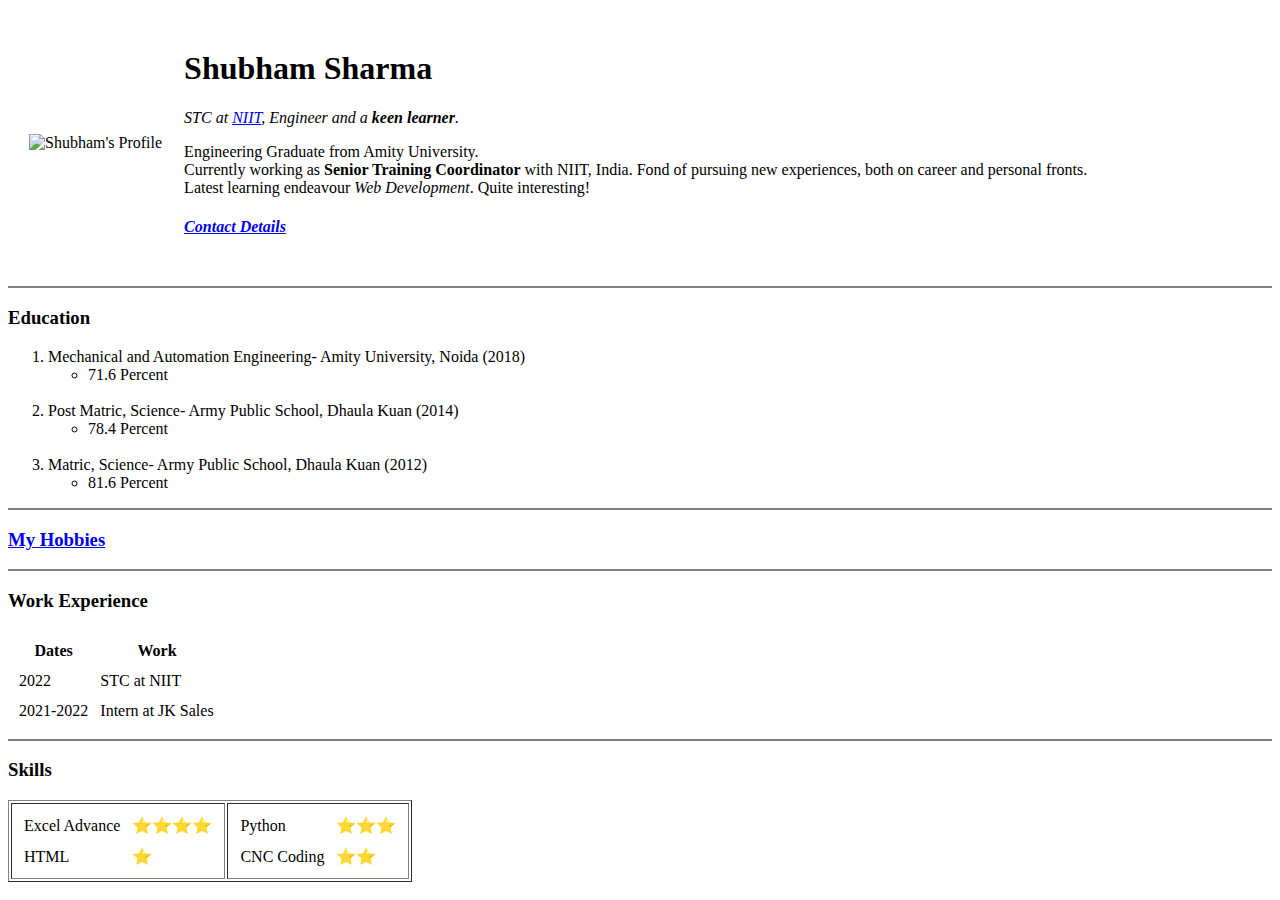
==== index.html @ bfed6c08 "Add CV website files" ====
<!DOCTYPE html>
<html lang="" dir="ltr">

<head>
  <meta charset="utf-8">
  <title>😄 Shubham's Personal site</title>
</head>

<body>
  <table cellspacing= "20">
    <tr>
      <td>
        <img src="images/Shubham.jpg" alt="Shubham's Profile">
      </td>
      <td>
         <h1>Shubham Sharma</h1>
        <p><em>STC at <a href="https://www.niit.com/india/"> NIIT</a>, Engineer and a <strong>keen learner</strong>.</em></p>

        <p>Engineering Graduate from Amity University.<br> Currently working as
          <strong>Senior Training Coordinator</strong> with NIIT, India.
          Fond of pursuing new experiences, both on career and personal fronts.
          <br>Latest learning endeavour <em>Web Development</em>. Quite interesting!
          <h4><em><a href="Contacts.html">Contact Details</a></em></h4>
        </p>
      </td>
    </tr>
  </table>


<hr size= "2" noshade>
<h3>Education</h3>

<p>
    <ol>
      <li>Mechanical and Automation Engineering- Amity University, Noida (2018) </li>
        <ul>
          <li>71.6 Percent</li>
        </ul><br>
      <li>Post Matric, Science- Army Public School, Dhaula Kuan (2014) </li>
        <ul>
          <li>78.4 Percent</li>
        </ul><br>
      <li>Matric, Science- Army Public School, Dhaula Kuan (2012)</li>
        <ul>
          <li>81.6 Percent</li>
        </ul>
    </ol>

<hr size="2" noshade>
<h3> <a href="Myhobbies.html"> My Hobbies</a></h3>


<hr size= "2" noshade>
<h3>Work Experience</h3>
<table cellspacing="10">
  <thead>
    <tr>
      <th>Dates</th>
      <th>Work</th>
    </tr>
  </thead>
  <tbody>
    <tr>
      <td>2022</td>
      <td>STC at NIIT</td>
    </tr>
    <tr>
      <td>2021-2022</td>
      <td>Intern at JK Sales</td>
    </tr>
  </tbody>
</table>

<hr size="2" noshade>
<h3>Skills</h3>
<table  border="1">
  <tr>
    <td><table  cellspacing="10">
      <tr>
        <td>Excel Advance</td>
        <td>⭐⭐⭐⭐</td>
      </tr>
      <tr>
        <td>HTML</td>
        <td>⭐</td>
      </tr></table>
    <td><table  cellspacing="10">
      <tr>
        <td>Python</td>
        <td>⭐⭐⭐</td>
      </tr>
      <tr>
        <td>CNC Coding</td>
        <td>⭐⭐</td>
      </tr>
    </table></td>

</table>

</body>

</html>
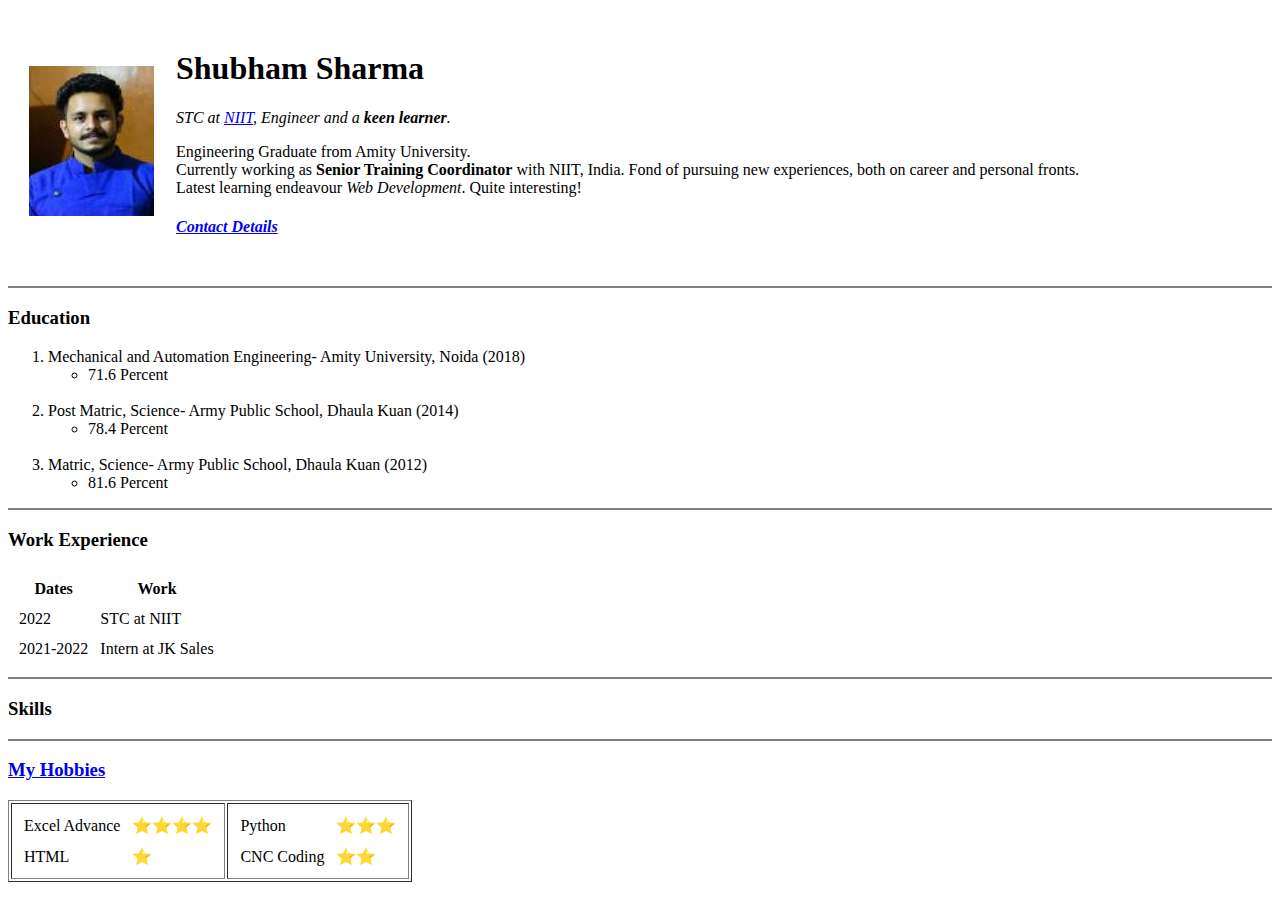
==== commit 0f5dc004: "Update index.html" ====
--- a/index.html
+++ b/index.html
@@ -10,7 +10,7 @@
   <table cellspacing= "20">
     <tr>
       <td>
-        <img src="images/Shubham.jpg" alt="Shubham's Profile">
+        <img src="Shubham.jpg" alt="Shubham's Profile">
       </td>
       <td>
          <h1>Shubham Sharma</h1>
@@ -45,10 +45,6 @@
           <li>81.6 Percent</li>
         </ul>
     </ol>
-
-<hr size="2" noshade>
-<h3> <a href="Myhobbies.html"> My Hobbies</a></h3>
-
 
 <hr size= "2" noshade>
 <h3>Work Experience</h3>
@@ -94,6 +90,9 @@
         <td>⭐⭐</td>
       </tr>
     </table></td>
+ 
+<hr size="2" noshade>
+<h3> <a href="Myhobbies.html"> My Hobbies</a></h3>
 
 </table>
 
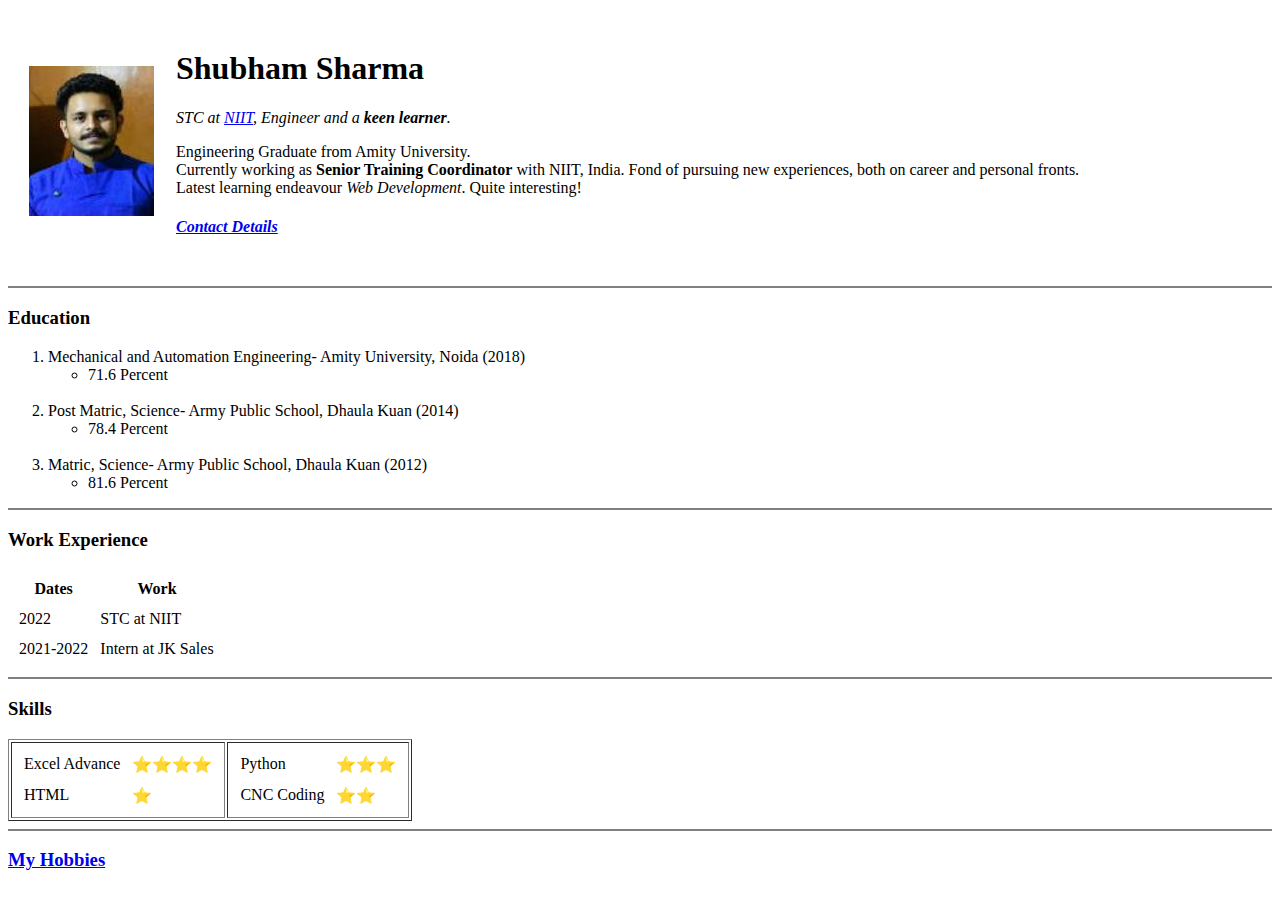
==== commit 2d657fe3: "Moved Myhobbies" ====
--- a/index.html
+++ b/index.html
@@ -90,11 +90,9 @@
         <td>⭐⭐</td>
       </tr>
     </table></td>
- 
+</table>
 <hr size="2" noshade>
 <h3> <a href="Myhobbies.html"> My Hobbies</a></h3>
-
-</table>
 
 </body>
 
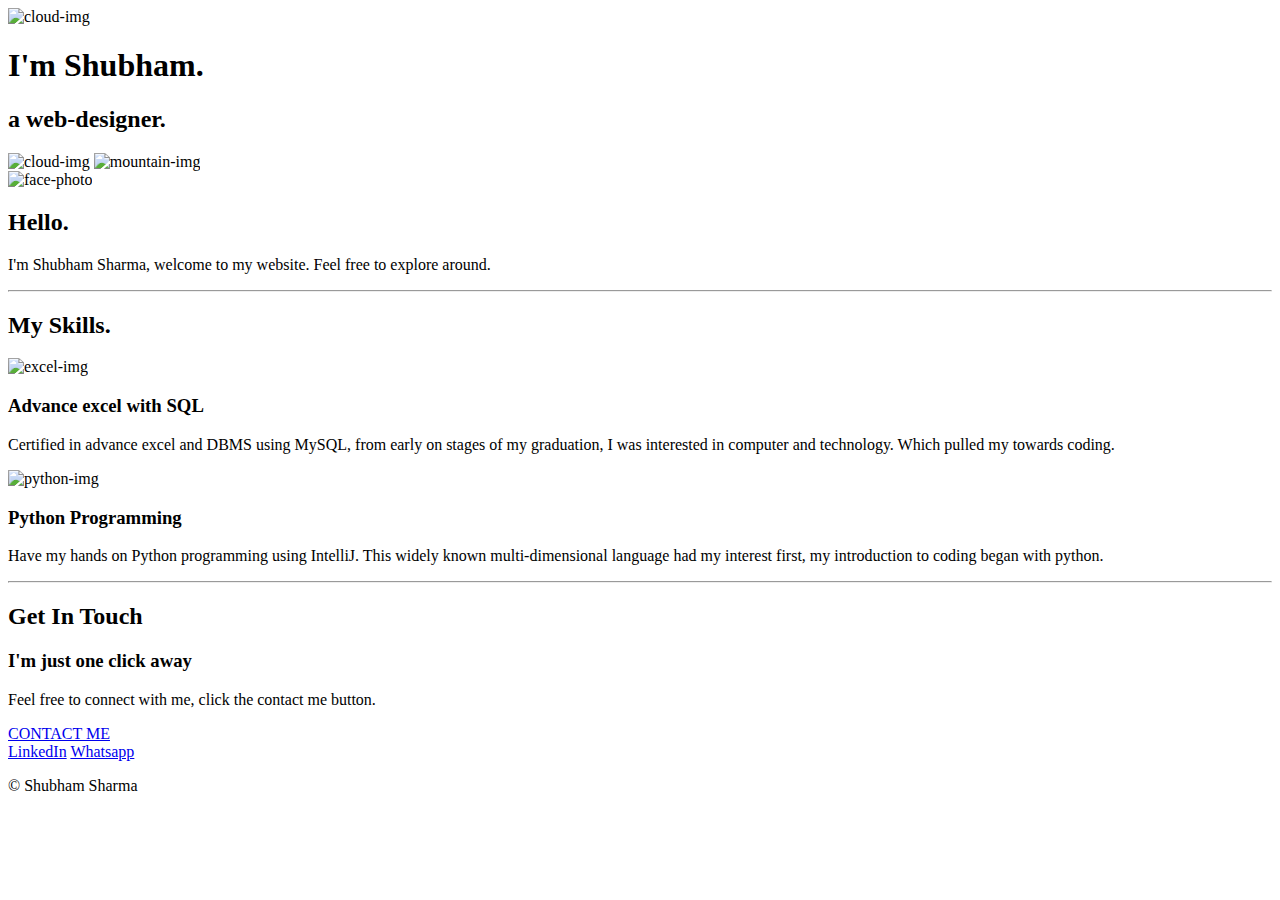
==== commit a6d4d499: "style site" ====
--- a/index.html
+++ b/index.html
@@ -1,99 +1,59 @@
 <!DOCTYPE html>
-<html lang="" dir="ltr">
-
-<head>
-  <meta charset="utf-8">
-  <title>😄 Shubham's Personal site</title>
-</head>
-
-<body>
-  <table cellspacing= "20">
-    <tr>
-      <td>
-        <img src="Shubham.jpg" alt="Shubham's Profile">
-      </td>
-      <td>
-         <h1>Shubham Sharma</h1>
-        <p><em>STC at <a href="https://www.niit.com/india/"> NIIT</a>, Engineer and a <strong>keen learner</strong>.</em></p>
-
-        <p>Engineering Graduate from Amity University.<br> Currently working as
-          <strong>Senior Training Coordinator</strong> with NIIT, India.
-          Fond of pursuing new experiences, both on career and personal fronts.
-          <br>Latest learning endeavour <em>Web Development</em>. Quite interesting!
-          <h4><em><a href="Contacts.html">Contact Details</a></em></h4>
-        </p>
-      </td>
-    </tr>
-  </table>
+<html lang="en" dir="ltr">
+  <head>
+    <meta charset="utf-8">
+    <title>Shubham Sharma</title>
+    <link rel="stylesheet" href="css/styles.css">
+    <link rel="icon" href="favicon.ico">
+    <link rel="preconnect" href="https://fonts.googleapis.com">
+<link rel="preconnect" href="https://fonts.gstatic.com" crossorigin>
+<link href="https://fonts.googleapis.com/css2?family=Merriweather&family=Montserrat&family=Sacramento&display=swap" rel="stylesheet">
+  </head>
+  <body>
+    <div class="top-container">
+      <img class= "top-cloud" src="images/cloud.png" alt="cloud-img">
+      <h1>I'm Shubham.</h1>
+      <h2>a <span class="web">web</span>-designer.</h2>
+      <img class="bottom-cloud" src="images/cloud.png" alt="cloud-img">
+      <img src="images/mountain.png" alt="mountain-img">
+    </div>
+    <div class="middle-container">
+      <div class="profile">
+        <img class="face" src="images/face.jpg" alt="face-photo">
+        <h2>Hello.</h2>
+        <p class= "intro" >I'm Shubham Sharma, welcome to my website. Feel free to explore around.</p>
+      </div>
+      <hr>
+      <div class="skills">
+        <h2>My Skills.</h2>
+        <div class="skill-row">
+          <img class="excel" src="images/typing.webp" alt="excel-img">
+          <h3>Advance excel with SQL</h3>
+          <p>Certified in advance excel and DBMS using MySQL, from early on stages of my graduation, I was interested in computer and technology. Which pulled my towards coding. </p>
+        </div>
+        <div class="skill-row">
+          <img class="python" src="images/python-file.png" alt="python-img">
+          <h3>Python Programming</h3>
+          <p class="py-desc"> Have my hands on Python programming using IntelliJ. This widely known multi-dimensional language had my interest first, my introduction to coding began with python.</p>
+        </div>
+      </div>
+      <hr>
+      <div class="contact-me">
+        <h2>Get In Touch</h2>
+        <h3>I'm just one click away</h3>
+        <p>Feel free to connect with me, click the contact me button.</p>
+        <a class="btn" href="shubham.sharma@gmail.com">CONTACT ME</a>
+      </div>
+    </div>
 
 
-<hr size= "2" noshade>
-<h3>Education</h3>
+    <div class="bottom-container">
+      <a class="footer-link" href="https://www.linkedin.com/in/iamshubham880/">LinkedIn</a>
+      <a class="footer-link" href="https://wa.link/13wk60">Whatsapp</a>
+      <p class= "sign"> © Shubham Sharma</p>
+    </div>
 
-<p>
-    <ol>
-      <li>Mechanical and Automation Engineering- Amity University, Noida (2018) </li>
-        <ul>
-          <li>71.6 Percent</li>
-        </ul><br>
-      <li>Post Matric, Science- Army Public School, Dhaula Kuan (2014) </li>
-        <ul>
-          <li>78.4 Percent</li>
-        </ul><br>
-      <li>Matric, Science- Army Public School, Dhaula Kuan (2012)</li>
-        <ul>
-          <li>81.6 Percent</li>
-        </ul>
-    </ol>
 
-<hr size= "2" noshade>
-<h3>Work Experience</h3>
-<table cellspacing="10">
-  <thead>
-    <tr>
-      <th>Dates</th>
-      <th>Work</th>
-    </tr>
-  </thead>
-  <tbody>
-    <tr>
-      <td>2022</td>
-      <td>STC at NIIT</td>
-    </tr>
-    <tr>
-      <td>2021-2022</td>
-      <td>Intern at JK Sales</td>
-    </tr>
-  </tbody>
-</table>
-
-<hr size="2" noshade>
-<h3>Skills</h3>
-<table  border="1">
-  <tr>
-    <td><table  cellspacing="10">
-      <tr>
-        <td>Excel Advance</td>
-        <td>⭐⭐⭐⭐</td>
-      </tr>
-      <tr>
-        <td>HTML</td>
-        <td>⭐</td>
-      </tr></table>
-    <td><table  cellspacing="10">
-      <tr>
-        <td>Python</td>
-        <td>⭐⭐⭐</td>
-      </tr>
-      <tr>
-        <td>CNC Coding</td>
-        <td>⭐⭐</td>
-      </tr>
-    </table></td>
-</table>
-<hr size="2" noshade>
-<h3> <a href="Myhobbies.html"> My Hobbies</a></h3>
-
-</body>
-
+    </div>
+  </body>
 </html>
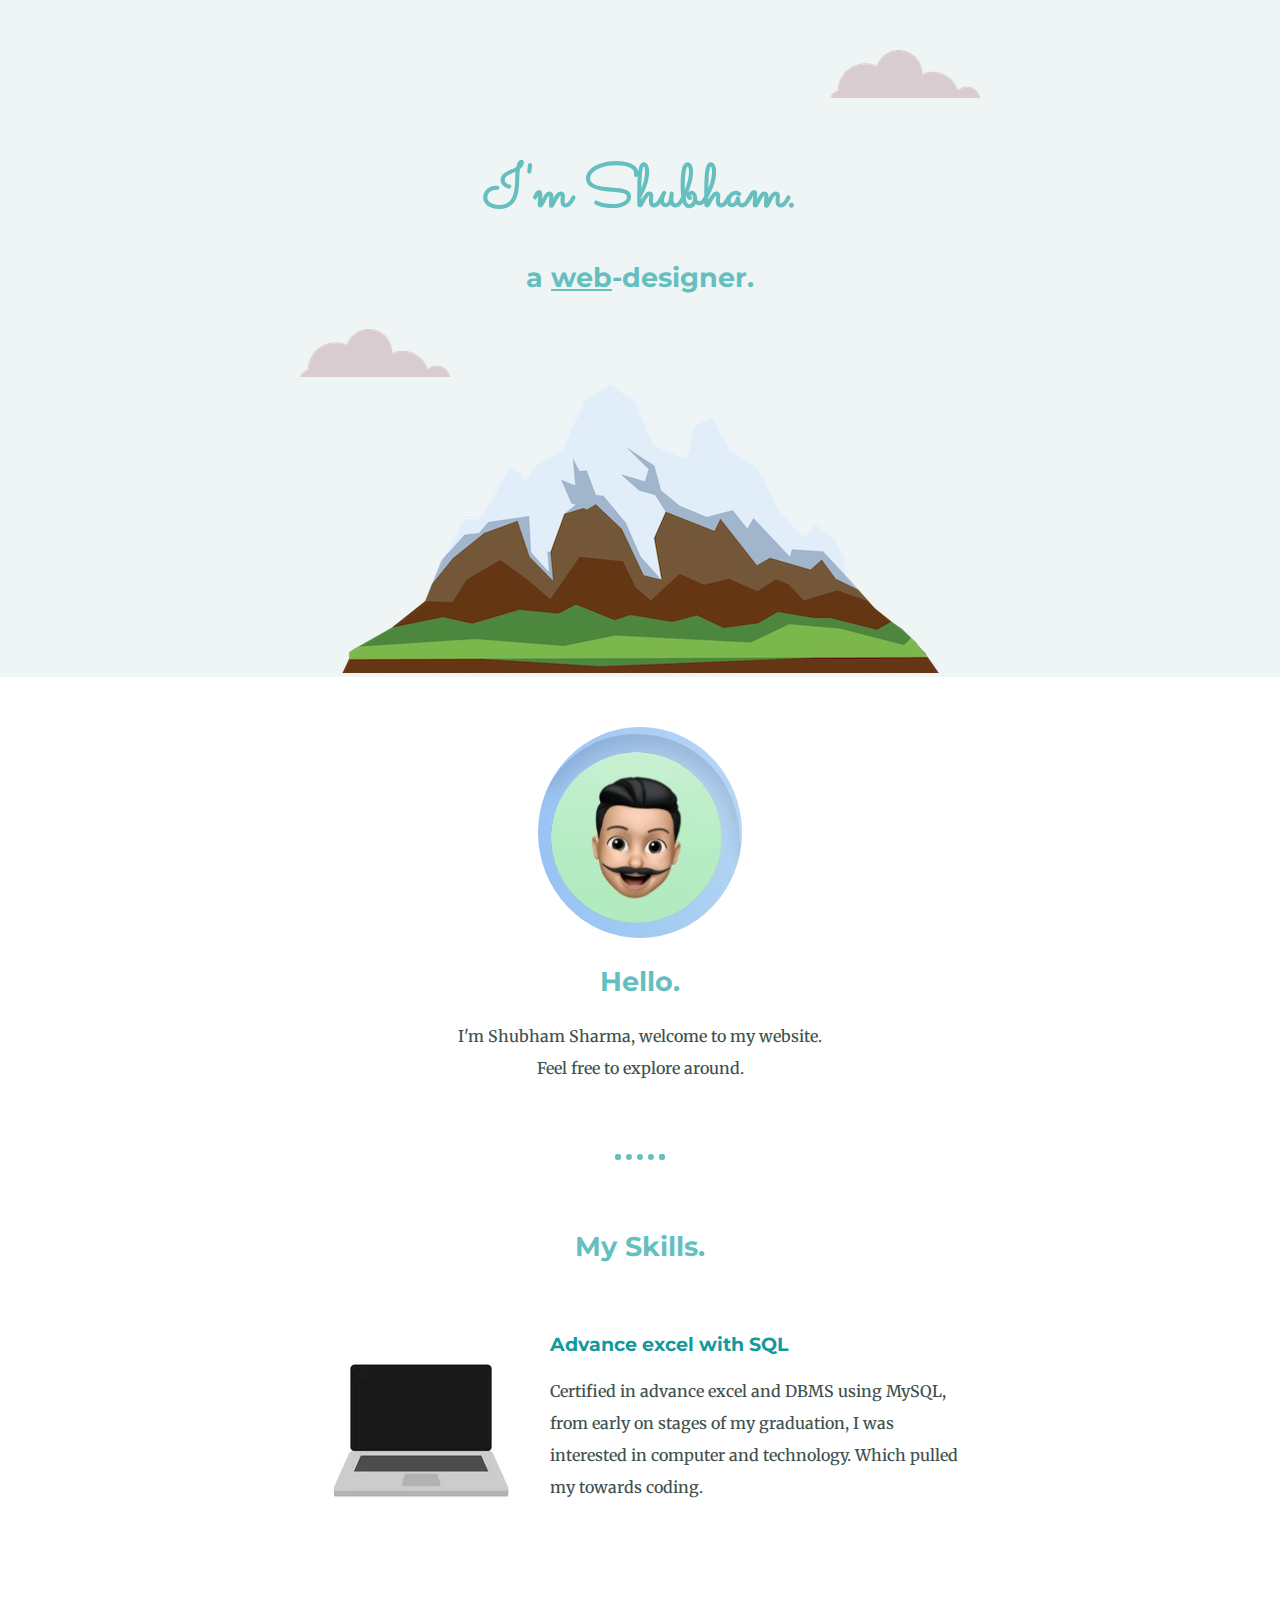
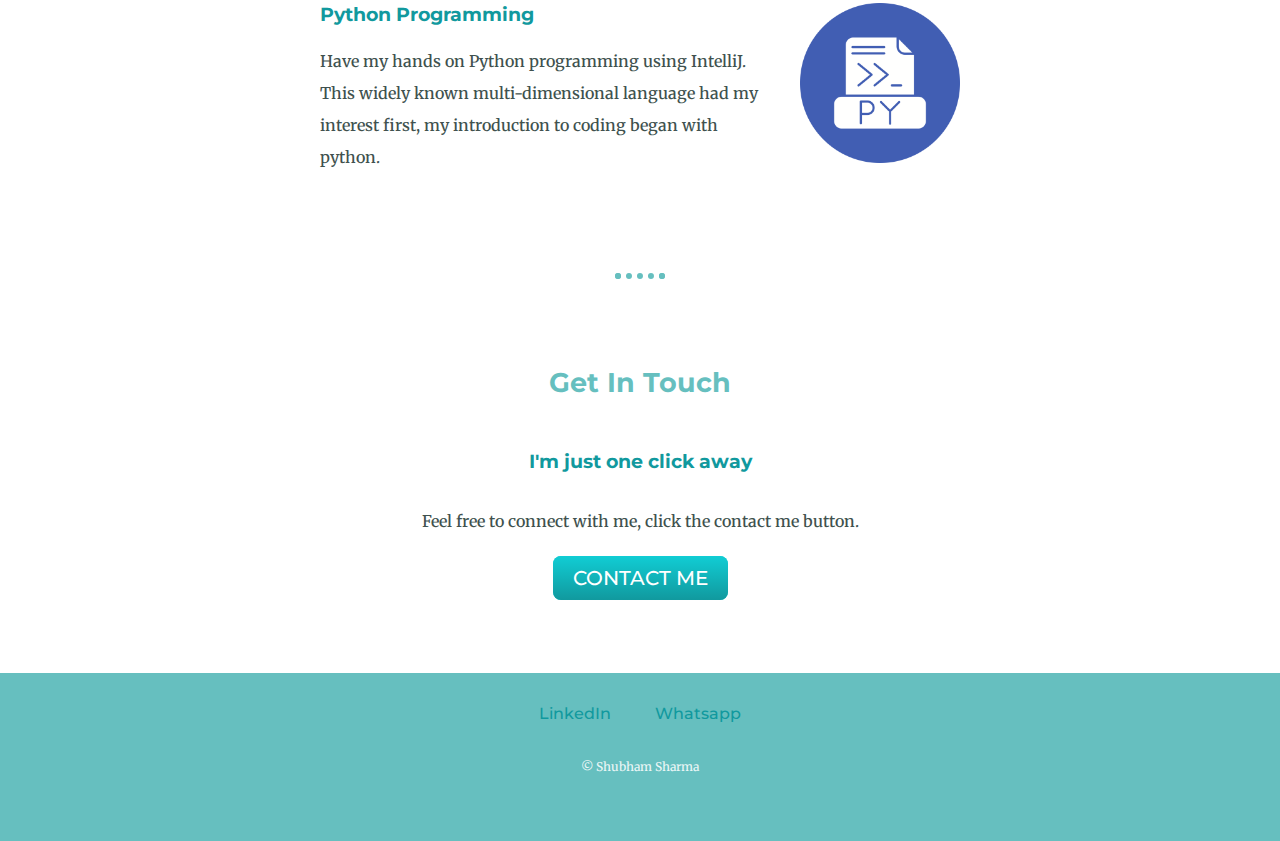
==== commit 94d81985: "update index" ====
--- a/index.html
+++ b/index.html
@@ -3,7 +3,7 @@
   <head>
     <meta charset="utf-8">
     <title>Shubham Sharma</title>
-    <link rel="stylesheet" href="css/styles.css">
+    <link rel="stylesheet" href="styles.css">
     <link rel="icon" href="favicon.ico">
     <link rel="preconnect" href="https://fonts.googleapis.com">
 <link rel="preconnect" href="https://fonts.gstatic.com" crossorigin>
@@ -11,15 +11,15 @@
   </head>
   <body>
     <div class="top-container">
-      <img class= "top-cloud" src="images/cloud.png" alt="cloud-img">
+      <img class= "top-cloud" src="cloud.png" alt="cloud-img">
       <h1>I'm Shubham.</h1>
       <h2>a <span class="web">web</span>-designer.</h2>
-      <img class="bottom-cloud" src="images/cloud.png" alt="cloud-img">
-      <img src="images/mountain.png" alt="mountain-img">
+      <img class="bottom-cloud" src="cloud.png" alt="cloud-img">
+      <img src="mountain.png" alt="mountain-img">
     </div>
     <div class="middle-container">
       <div class="profile">
-        <img class="face" src="images/face.jpg" alt="face-photo">
+        <img class="face" src="face.jpg" alt="face-photo">
         <h2>Hello.</h2>
         <p class= "intro" >I'm Shubham Sharma, welcome to my website. Feel free to explore around.</p>
       </div>
@@ -27,12 +27,12 @@
       <div class="skills">
         <h2>My Skills.</h2>
         <div class="skill-row">
-          <img class="excel" src="images/typing.webp" alt="excel-img">
+          <img class="excel" src="typing.webp" alt="excel-img">
           <h3>Advance excel with SQL</h3>
           <p>Certified in advance excel and DBMS using MySQL, from early on stages of my graduation, I was interested in computer and technology. Which pulled my towards coding. </p>
         </div>
         <div class="skill-row">
-          <img class="python" src="images/python-file.png" alt="python-img">
+          <img class="python" src="python-file.png" alt="python-img">
           <h3>Python Programming</h3>
           <p class="py-desc"> Have my hands on Python programming using IntelliJ. This widely known multi-dimensional language had my interest first, my introduction to coding began with python.</p>
         </div>
--- a/styles.css
+++ b/styles.css
@@ -0,0 +1,115 @@
+body{margin: 0;
+  text-align: center;
+  font-family: 'Merriweather', serif;
+  color: #40514E;
+  font-weight: 500;
+}
+
+h1{font-family: 'Sacramento', cursive;
+  margin: 50px auto 0 auto;
+  color: #66BFBF;
+  font-size: 3.75rem;} /*100% = 16px = 1em (rem is root-em, best choice), for 60px= 375%*/
+
+h2{font-family: 'Montserrat', sans-serif;
+    font-size: 1.7rem;
+    color: #66BFBF;
+    font-weight: bold;
+}
+
+p{line-height: 2;}
+
+
+
+h3{font-family: 'Montserrat', sans-serif;
+  color: #11999E;
+  font-weight: bold;}
+
+hr{margin: 70px auto 70px auto;}
+
+.skill-row{width: 50%;
+        margin: 70px auto 100px auto;
+        text-align:left;
+        }
+.excel{float: left;
+        margin-right: 30px;}
+
+.python{float: right;
+  margin-left: 30px;
+  width: 25%;}
+
+.web{text-decoration: underline;}
+
+.top-container{background-color: #EFF5F5;
+                position: relative;
+                padding-top: 100px;
+                margin-bottom: 50px;}
+
+.top-cloud{position: absolute;
+            right: 300px;
+           top: 50px;
+          }
+
+
+.face{border-radius: 100%;}
+.intro{width: 30%;
+      margin: 0 auto;
+}
+
+.bottom-cloud{position: absolute;
+              bottom: 300px;
+              left: 300px;}
+
+.footer-link{color: #11999E;
+            text-decoration: none;
+            font-family: 'Montserrat', sans-serif;
+          margin: 10px 20px;}
+
+.footer-link:hover{color: #A0E4CB;}
+
+.contact-me{line-height: 2.5;
+            margin-bottom: 70px;
+}
+
+
+.bottom-container{background-color: #66BFBF;
+                  padding: 30px 30px;
+                  margin-top: 50px;
+}
+.sign{color: #EAF6F6;
+      font-size: 0.75rem;
+      padding: 20px 0;}
+
+
+hr{border-style: dotted;
+  width: 3%;
+  border-width: 6px;
+  border-top: 0;
+  color: #66BFBF;
+}
+
+.btn {
+  background: #11cdd4;
+  background-image: -webkit-linear-gradient(top, #11cdd4, #11999e);
+  background-image: -moz-linear-gradient(top, #11cdd4, #11999e);
+  background-image: -ms-linear-gradient(top, #11cdd4, #11999e);
+  background-image: -o-linear-gradient(top, #11cdd4, #11999e);
+  background-image: linear-gradient(to bottom, #11cdd4, #11999e);
+  -webkit-border-radius: 8;
+  -moz-border-radius: 8;
+  border-radius: 8px;
+  font-family: 'Montserrat', sans-serif;
+  color: #ffffff;
+  font-size: 20px;
+  padding: 10px 20px 10px 20px;
+  text-decoration: none;
+}
+
+.btn:hover{
+  background: #30e3cb;
+  background-image: -webkit-linear-gradient(top, #30e3cb, #2bc4ad);
+  background-image: -moz-linear-gradient(top, #30e3cb, #2bc4ad);
+  background-image: -ms-linear-gradient(top, #30e3cb, #2bc4ad);
+  background-image: -o-linear-gradient(top, #30e3cb, #2bc4ad);
+  background-image: linear-gradient(to bottom, #30e3cb, #2bc4ad);
+  text-decoration: none;
+}
